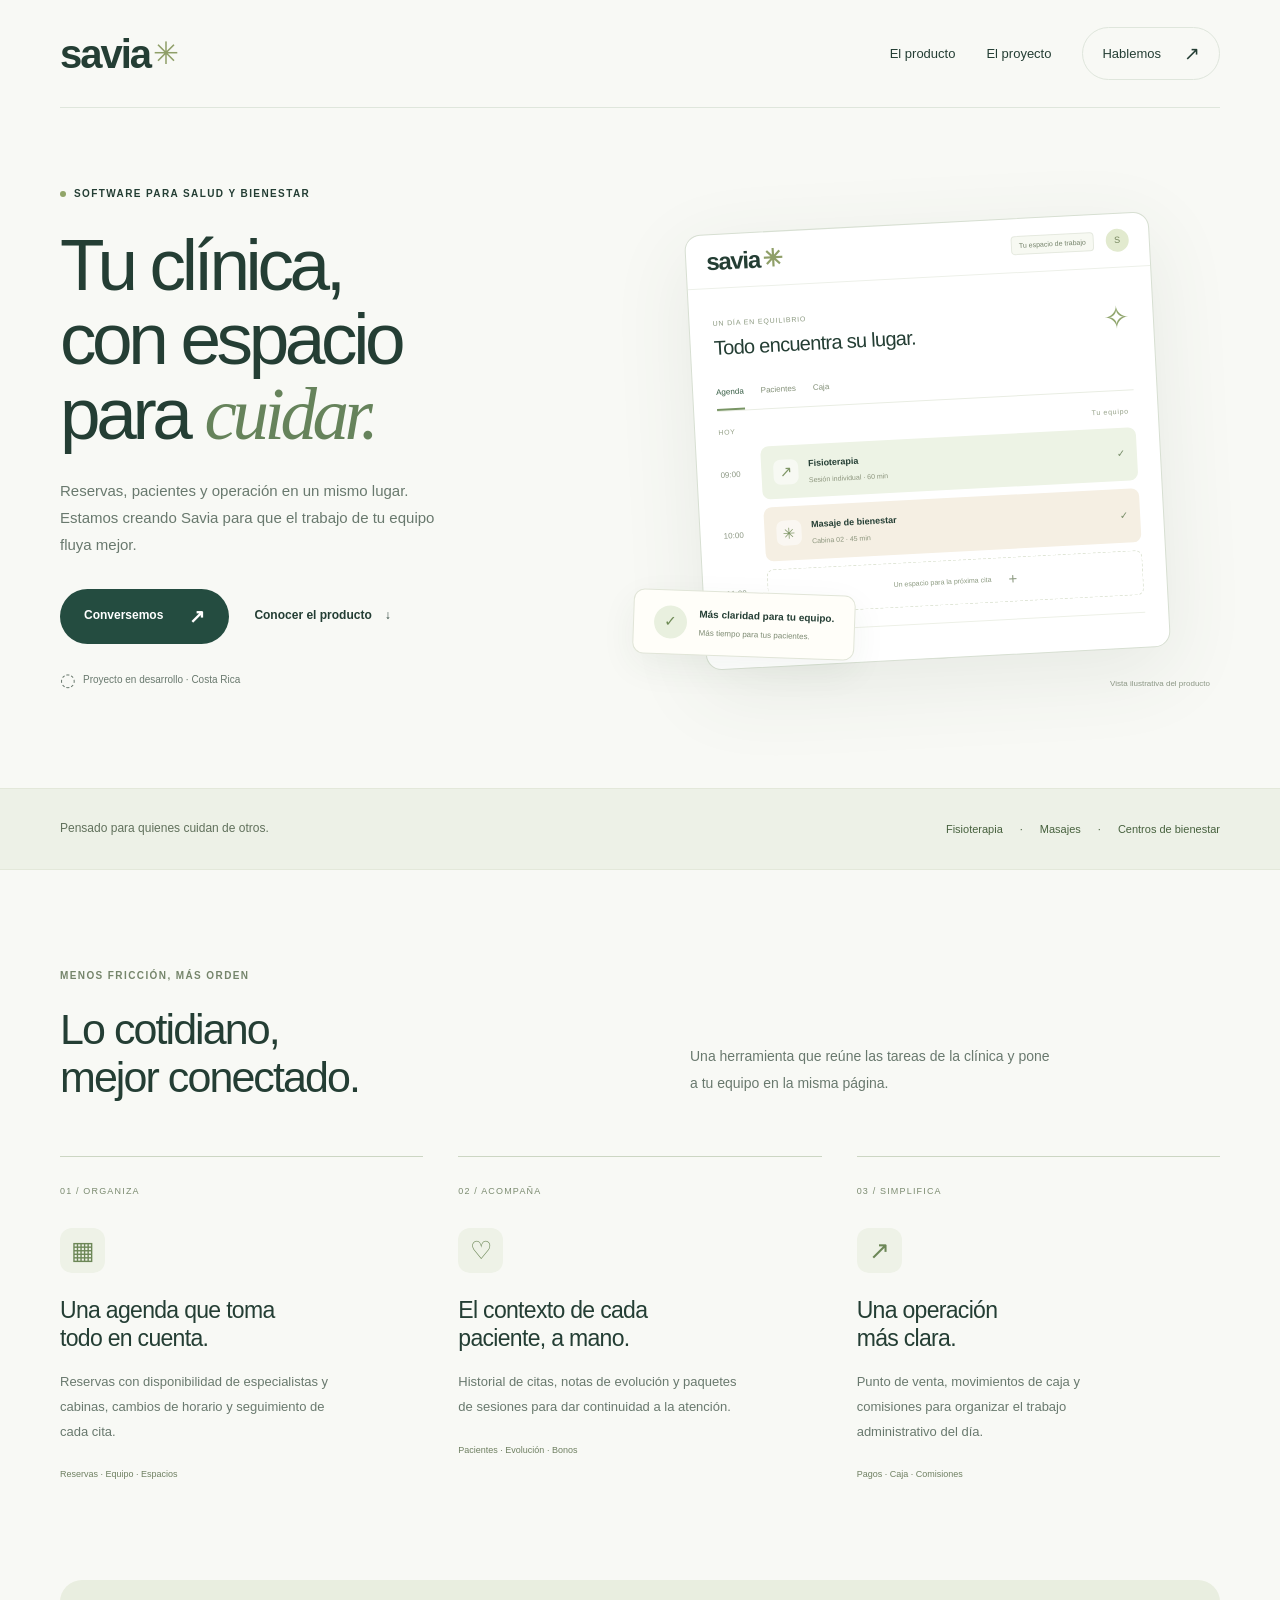
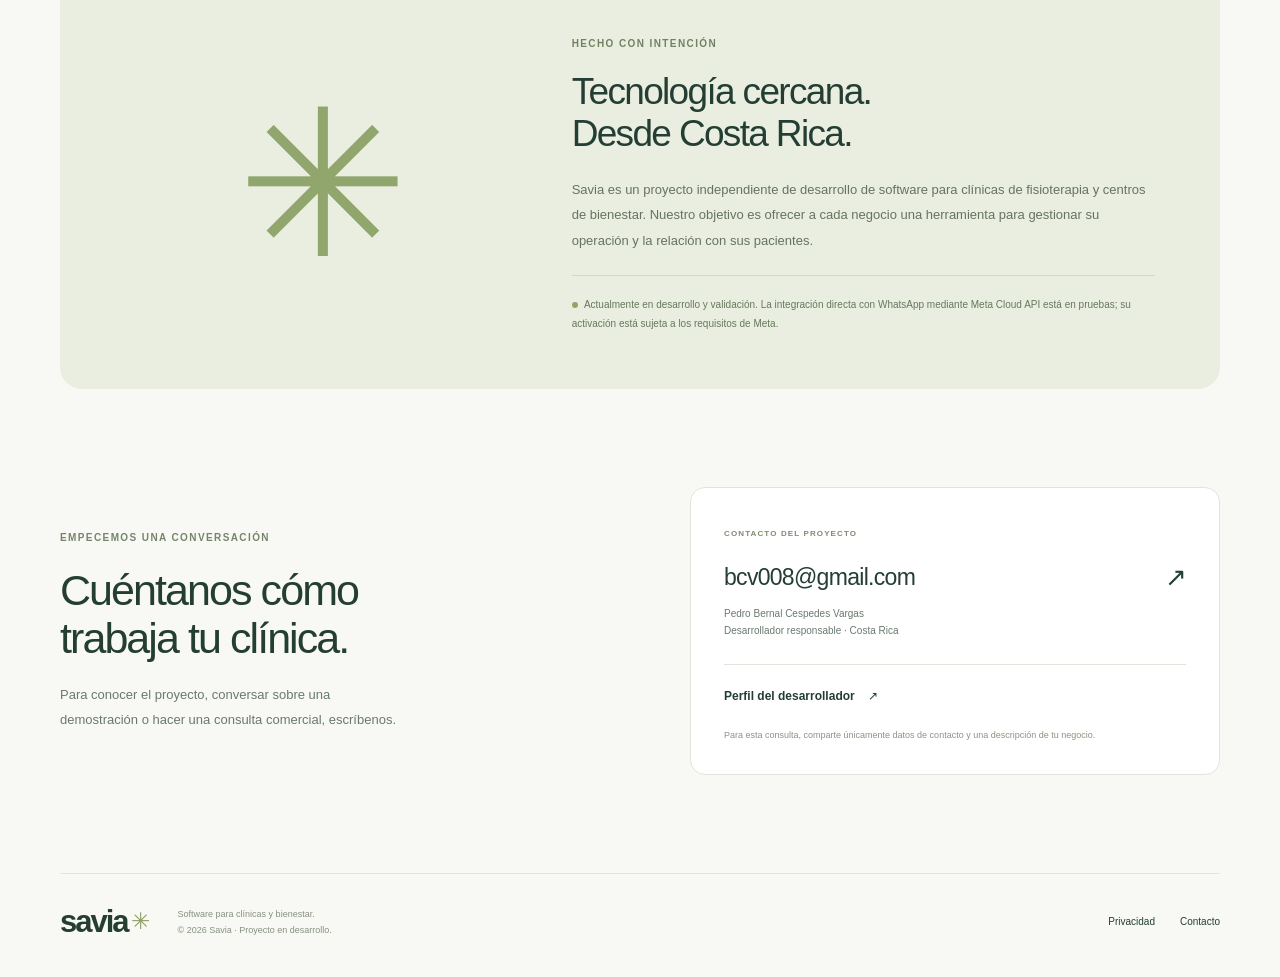
==== index.html @ 544c6126 "Add Savia software presentation website" ====
<!doctype html>
<html lang="es">
<head>
  <meta charset="utf-8">
  <meta name="viewport" content="width=device-width, initial-scale=1">
  <meta name="description" content="Savia es un proyecto de software para organizar reservas, pacientes y la operación de clínicas de fisioterapia y centros de bienestar. Desarrollado en Costa Rica.">
  <meta name="theme-color" content="#244c40">
  <meta property="og:title" content="Savia · Software para clínicas y bienestar">
  <meta property="og:description" content="Menos tareas pendientes. Más tiempo para cuidar. Conoce nuestro proyecto de software de gestión para clínicas.">
  <meta property="og:type" content="website">
  <title>Savia · Software para clínicas y bienestar</title>
  <link rel="icon" href="./favicon.svg" type="image/svg+xml">
  <link rel="stylesheet" href="./styles.css">
  <script src="./script.js" defer></script>
</head>
<body>
  <a class="skip-link" href="#contenido">Ir al contenido</a>
  <header class="site-header wrap">
    <a class="brand" href="./" aria-label="Savia, inicio">savia<span aria-hidden="true">✳</span></a>
    <nav aria-label="Navegación principal">
      <a href="#producto">El producto</a>
      <a href="#proyecto">El proyecto</a>
      <a class="nav-contact" href="#contacto">Hablemos <span aria-hidden="true">↗</span></a>
    </nav>
  </header>

  <main id="contenido">
    <section class="hero wrap" aria-labelledby="hero-title">
      <div class="hero-copy">
        <p class="eyebrow"><span class="status-dot" aria-hidden="true"></span> SOFTWARE PARA SALUD Y BIENESTAR</p>
        <h1 id="hero-title">Tu clínica,<br>con espacio<br>para <em>cuidar.</em></h1>
        <p class="hero-description">Reservas, pacientes y operación en un mismo lugar. Estamos creando Savia para que el trabajo de tu equipo fluya mejor.</p>
        <div class="hero-actions">
          <a class="button button-primary" href="mailto:bcv008@gmail.com?subject=Quiero%20conocer%20Savia">Conversemos <span aria-hidden="true">↗</span></a>
          <a class="text-link" href="#producto">Conocer el producto <span aria-hidden="true">↓</span></a>
        </div>
        <p class="development-note"><span aria-hidden="true">◌</span> Proyecto en desarrollo · Costa Rica</p>
      </div>

      <div class="hero-art" aria-label="Vista ilustrativa de la agenda de Savia. Los datos son ficticios.">
        <div class="art-orbit orbit-one" aria-hidden="true"></div>
        <div class="art-orbit orbit-two" aria-hidden="true"></div>
        <div class="dashboard-preview">
          <div class="preview-top"><span class="mini-brand">savia<span aria-hidden="true">✳</span></span><span class="preview-badge">Tu espacio de trabajo</span><span class="mini-avatar" aria-hidden="true">S</span></div>
          <div class="preview-body">
            <div class="preview-heading"><div><p>UN DÍA EN EQUILIBRIO</p><h2>Todo encuentra su lugar.</h2></div><span aria-hidden="true">✧</span></div>
            <div class="preview-tabs"><span class="active">Agenda</span><span>Pacientes</span><span>Caja</span></div>
            <div class="preview-schedule">
              <div class="schedule-label"><span>HOY</span><span>Tu equipo</span></div>
              <div class="schedule-row"><time>09:00</time><div class="preview-appointment mint"><span class="appointment-icon" aria-hidden="true">↗</span><div><strong>Fisioterapia</strong><span>Sesión individual · 60 min</span></div><span class="appointment-status" aria-hidden="true">✓</span></div></div>
              <div class="schedule-row"><time>10:00</time><div class="preview-appointment sand"><span class="appointment-icon" aria-hidden="true">✳</span><div><strong>Masaje de bienestar</strong><span>Cabina 02 · 45 min</span></div><span class="appointment-status" aria-hidden="true">✓</span></div></div>
              <div class="schedule-row"><time>11:00</time><div class="preview-free">Un espacio para la próxima cita <span aria-hidden="true">+</span></div></div>
            </div>
            <div class="preview-footer"><span class="status-dot" aria-hidden="true"></span> Agenda, equipo y cabinas, conectados.</div>
          </div>
        </div>
        <div class="floating-note"><span class="note-icon" aria-hidden="true">✓</span><div><strong>Más claridad para tu equipo.</strong><span>Más tiempo para tus pacientes.</span></div></div>
        <p class="illustration-caption">Vista ilustrativa del producto</p>
      </div>
    </section>

    <div class="purpose-strip"><div class="wrap"><p>Pensado para quienes cuidan de otros.</p><div><span>Fisioterapia</span><span aria-hidden="true">·</span><span>Masajes</span><span aria-hidden="true">·</span><span>Centros de bienestar</span></div></div></div>

    <section class="product-section wrap section-space" id="producto" aria-labelledby="product-title">
      <div class="section-heading"><p class="eyebrow">MENOS FRICCIÓN, MÁS ORDEN</p><h2 id="product-title">Lo cotidiano,<br>mejor conectado.</h2><p>Una herramienta que reúne las tareas de la clínica y pone a tu equipo en la misma página.</p></div>
      <div class="features-grid">
        <article class="feature"><span class="feature-number">01 / ORGANIZA</span><div class="feature-icon" aria-hidden="true">▦</div><h3>Una agenda que toma <br>todo en cuenta.</h3><p>Reservas con disponibilidad de especialistas y cabinas, cambios de horario y seguimiento de cada cita.</p><span class="feature-detail">Reservas · Equipo · Espacios</span></article>
        <article class="feature"><span class="feature-number">02 / ACOMPAÑA</span><div class="feature-icon" aria-hidden="true">♡</div><h3>El contexto de cada <br>paciente, a mano.</h3><p>Historial de citas, notas de evolución y paquetes de sesiones para dar continuidad a la atención.</p><span class="feature-detail">Pacientes · Evolución · Bonos</span></article>
        <article class="feature"><span class="feature-number">03 / SIMPLIFICA</span><div class="feature-icon" aria-hidden="true">↗</div><h3>Una operación <br>más clara.</h3><p>Punto de venta, movimientos de caja y comisiones para organizar el trabajo administrativo del día.</p><span class="feature-detail">Pagos · Caja · Comisiones</span></article>
      </div>
    </section>

    <section class="project-section wrap" id="proyecto" aria-labelledby="project-title">
      <div class="project-symbol" aria-hidden="true">✳</div>
      <div><p class="eyebrow">HECHO CON INTENCIÓN</p><h2 id="project-title">Tecnología cercana.<br>Desde Costa Rica.</h2><p>Savia es un proyecto independiente de desarrollo de software para clínicas de fisioterapia y centros de bienestar. Nuestro objetivo es ofrecer a cada negocio una herramienta para gestionar su operación y la relación con sus pacientes.</p><p class="project-status"><span class="status-dot" aria-hidden="true"></span> Actualmente en desarrollo y validación. La integración directa con WhatsApp mediante Meta Cloud API está en pruebas; su activación está sujeta a los requisitos de Meta.</p></div>
    </section>

    <section class="contact-section wrap section-space" id="contacto" aria-labelledby="contact-title">
      <div><p class="eyebrow">EMPECEMOS UNA CONVERSACIÓN</p><h2 id="contact-title">Cuéntanos cómo<br>trabaja tu clínica.</h2><p>Para conocer el proyecto, conversar sobre una demostración o hacer una consulta comercial, escríbenos.</p></div>
      <div class="contact-card"><span class="contact-label">CONTACTO DEL PROYECTO</span><a class="contact-email" href="mailto:bcv008@gmail.com">bcv008@gmail.com <span aria-hidden="true">↗</span></a><p>Pedro Bernal Cespedes Vargas<br>Desarrollador responsable · Costa Rica</p><span class="contact-divider"></span><a class="text-link" href="https://github.com/pedrobcv" target="_blank" rel="noopener noreferrer">Perfil del desarrollador <span aria-hidden="true">↗</span></a><small>Para esta consulta, comparte únicamente datos de contacto y una descripción de tu negocio.</small></div>
    </section>
  </main>

  <footer class="site-footer wrap"><a class="brand footer-brand" href="./" aria-label="Savia, inicio">savia<span aria-hidden="true">✳</span></a><p>Software para clínicas y bienestar.<br>© 2026 Savia · Proyecto en desarrollo.</p><div><a href="./privacidad.html">Privacidad</a><a href="mailto:bcv008@gmail.com">Contacto</a></div></footer>
</body>
</html>
---- styles.css ----
:root{--paper:#f8f9f5;--white:#fff;--ink:#243e34;--forest:#244c40;--muted:#69796e;--line:#dfe6dc;--mint:#e7eee2;--sand:#eee8da;--accent:#8f9f68;--radius:22px;--font:Inter,"Segoe UI",Arial,sans-serif}
*{box-sizing:border-box}html{scroll-behavior:smooth;scroll-padding-top:24px}body{margin:0;background:var(--paper);color:var(--ink);font:16px/1.65 var(--font);-webkit-font-smoothing:antialiased}a{color:inherit;text-decoration:none}button{font:inherit}a,button{-webkit-tap-highlight-color:transparent}a:focus-visible,button:focus-visible,summary:focus-visible{outline:3px solid #618e62;outline-offset:6px}h1,h2,h3,p{margin:0}h1,h2,h3{line-height:1.1;font-weight:500;letter-spacing:-.045em}.wrap{width:min(1160px,calc(100% - 96px));margin-inline:auto}.skip-link{position:absolute;top:-100px;left:20px;z-index:20;background:var(--forest);color:white;padding:10px 16px;border-radius:8px}.skip-link:focus{top:12px}.site-header{height:108px;display:flex;align-items:center;justify-content:space-between;border-bottom:1px solid var(--line)}.brand{display:inline-flex;align-items:center;font-size:40px;line-height:1;letter-spacing:-2px;font-weight:600}.brand>span{font-size:31px;margin-left:3px;color:var(--accent);font-weight:400;line-height:1}.site-header nav{display:flex;align-items:center;gap:31px;font-size:13px;font-weight:500}.site-header nav>a:hover,.text-link:hover,.site-footer a:hover{color:#63845b}.nav-contact{border:1px solid var(--line);border-radius:100px;padding:10px 19px;display:flex;gap:23px;align-items:center}.nav-contact>span{font-size:19px}.hero{min-height:680px;display:grid;grid-template-columns:1fr 1.08fr;align-items:center;gap:35px;padding-block:74px 88px}.eyebrow{font-size:10px;font-weight:650;letter-spacing:.14em;line-height:1.6}.hero .eyebrow{display:flex;align-items:center;gap:8px}.status-dot{display:inline-block;width:6px;height:6px;border-radius:50%;background:#91a568;flex-shrink:0}.hero h1{font-size:clamp(58px,5.7vw,79px);line-height:1.015;letter-spacing:-.06em;margin-top:26px}.hero h1 em{font-family:Georgia,"Times New Roman",serif;font-weight:400;color:#66835b}.hero-description{font-size:15px;line-height:1.8;color:var(--muted);max-width:390px;margin-top:25px}.hero-actions{display:flex;align-items:center;gap:25px;margin-top:31px}.button{display:inline-flex;align-items:center;justify-content:center;gap:26px;border:1px solid transparent;border-radius:100px;min-height:48px;padding:11px 23px;font-size:12px;font-weight:600;transition:background .18s,transform .18s}.button-primary{color:white;background:var(--forest)}.button-primary:hover{background:#38634f;transform:translateY(-2px)}.button>span{font-size:19px}.text-link{display:inline-flex;align-items:center;gap:13px;font-size:12px;font-weight:550}.development-note{display:flex;align-items:center;gap:7px;color:var(--muted);font-size:10px;margin-top:22px}.development-note>span{font-size:18px}.hero-art{position:relative;min-height:455px;display:flex;align-items:center;justify-content:center;isolation:isolate}.hero-art:before{content:"";position:absolute;width:390px;height:390px;max-width:95%;background:#e6ecdd;border-radius:50%;z-index:-2}.art-orbit{position:absolute;border:1px solid #b8c6ac88;border-radius:50%;z-index:-1}.orbit-one{width:435px;height:435px;max-width:104%;transform:rotate(-23deg)}.orbit-two{width:470px;height:360px;max-width:108%;transform:rotate(-28deg)}.dashboard-preview{width:100%;max-width:465px;background:var(--white);border:1px solid #d7dfd2;border-radius:16px;box-shadow:0 22px 80px #3b563b18;transform:rotate(-3deg);overflow:hidden}.preview-top{height:54px;display:flex;align-items:center;gap:12px;padding-inline:20px;border-bottom:1px solid #edf0e9}.mini-brand{font-size:24px;letter-spacing:-1.3px;font-weight:650}.mini-brand>span{color:var(--accent);margin-left:3px}.preview-badge{color:#75836b;font-size:7px;border:1px solid #e5e9df;background:#f7f9f2;padding:3px 7px;border-radius:4px;margin-left:auto}.mini-avatar{width:23px;height:23px;background:#e2eacf;border-radius:50%;display:grid;place-items:center;color:#74855c;font-size:9px}.preview-body{padding:24px 23px 13px}.preview-heading{display:flex;align-items:center;justify-content:space-between}.preview-heading p{font-size:7px;letter-spacing:.12em;color:#8a987f}.preview-heading h2{font-size:20px;letter-spacing:-.7px;margin-top:7px;font-weight:500}.preview-heading>span{font-size:31px;color:#91a66e}.preview-tabs{display:flex;gap:17px;border-bottom:1px solid #e9ede3;padding-top:22px;font-size:8px;color:#839078}.preview-tabs>span{padding-bottom:10px}.preview-tabs>.active{border-bottom:2px solid #799565;color:#355c43}.preview-schedule{padding-top:15px}.schedule-label{display:flex;justify-content:space-between;font-size:7px;letter-spacing:.1em;color:#94a087;margin-bottom:10px;padding-inline:0 6px}.schedule-row{display:flex;align-items:center;gap:13px;margin-top:8px}.schedule-row time{font-size:8px;color:#8d9884;min-width:28px}.preview-appointment{border-radius:8px;display:flex;align-items:center;gap:10px;padding:12px;flex:1;min-width:0}.mint{background:#edf3e5}.sand{background:#f5efe3}.appointment-icon{width:25px;height:25px;display:grid;place-items:center;background:#ffffff88;border-radius:7px;font-size:15px;color:#7f9666}.preview-appointment strong{font-size:9px;font-weight:550;display:block}.preview-appointment div>span{font-size:7px;color:#8c957d;display:block;margin-top:3px}.appointment-status{margin-left:auto;font-size:10px;color:#748a65}.preview-free{flex:1;min-height:45px;border:1px dashed #dfe5d6;border-radius:7px;font-size:7px;display:flex;align-items:center;justify-content:center;gap:17px;color:#8c9a80}.preview-free>span{font-size:15px}.preview-footer{display:flex;align-items:center;gap:5px;border-top:1px solid #edf0e7;margin-top:17px;padding-top:11px;color:#8f9b83;font-size:6.5px}.preview-footer .status-dot{width:4px;height:4px}.floating-note{position:absolute;bottom:12px;left:-3px;display:flex;gap:12px;align-items:center;background:#fffef9;border:1px solid #e1e5d8;box-shadow:0 12px 35px #304a3010;border-radius:11px;padding:15px 20px;transform:rotate(2deg)}.note-icon{width:33px;height:33px;border-radius:50%;background:#e9f0df;color:#6e8a55;display:grid;place-items:center;font-size:15px}.floating-note strong,.floating-note div>span{display:block}.floating-note strong{font-size:10px;font-weight:550}.floating-note div>span{font-size:8px;color:#7c8971;margin-top:3px}.illustration-caption{position:absolute;bottom:-22px;right:10px;color:#8c9785;font-size:8px}.purpose-strip{background:#edf1e7;border-block:1px solid #e3e8da}.purpose-strip>.wrap{min-height:80px;display:flex;align-items:center;justify-content:space-between;gap:20px;font-size:12px}.purpose-strip p{color:#61715c}.purpose-strip .wrap>div{display:flex;align-items:center;gap:17px;color:#47613e;font-size:11px}.section-space{padding-block:98px}.section-heading{display:grid;grid-template-columns:1fr 1fr;column-gap:100px}.section-heading>.eyebrow{grid-column:1/-1;margin-bottom:21px;color:#75856b}.section-heading h2,.project-section h2,.contact-section h2{font-size:43px;line-height:1.12}.section-heading>p:last-child{max-width:370px;font-size:14px;color:var(--muted);align-self:end;line-height:1.9;padding-bottom:5px}.features-grid{display:grid;grid-template-columns:repeat(3,1fr);gap:35px;margin-top:55px}.feature{border-top:1px solid #ccd6c3;padding-top:19px}.feature-number{font-size:9px;letter-spacing:.13em;color:#7b8b70}.feature-icon{font-size:25px;width:45px;height:45px;background:#eef2e7;display:grid;place-items:center;border-radius:12px;color:#6c8757;margin-block:25px 23px}.feature h3{font-size:23px;line-height:1.25;letter-spacing:-.03em}.feature>p{font-size:13px;line-height:1.9;color:var(--muted);max-width:290px;margin-top:17px}.feature-detail{display:block;font-size:9px;color:#6f8062;margin-top:23px}.project-section{background:#e9eee0;display:grid;grid-template-columns:.68fr 1fr;border-radius:var(--radius);padding:56px 65px;gap:50px;align-items:center}.project-symbol{font-size:205px;color:#91a66d;line-height:1;text-align:center;font-weight:300}.project-section .eyebrow{color:#718260;margin-bottom:19px}.project-section h2{font-size:37px}.project-section h2+p{font-size:13px;line-height:1.95;color:#66745e;margin-top:23px}.project-status{font-size:10px;line-height:1.9;color:#66795b;margin-top:22px;padding-top:19px;border-top:1px solid #d0d9c6}.project-status .status-dot{margin-right:4px}.contact-section{display:grid;grid-template-columns:1fr 1fr;gap:100px;align-items:center}.contact-section .eyebrow{color:#75856b;margin-bottom:20px}.contact-section h2+p{font-size:13px;line-height:1.9;color:var(--muted);max-width:350px;margin-top:21px}.contact-card{padding:30px 33px;background:white;border:1px solid var(--line);border-radius:15px}.contact-label{font-size:8px;font-weight:600;letter-spacing:.14em;color:#7d8c72}.contact-email{display:flex;justify-content:space-between;align-items:center;gap:15px;font-size:23px;letter-spacing:-.7px;margin-top:12px;overflow-wrap:anywhere}.contact-email:hover{color:#6b8858}.contact-email>span{font-size:26px;flex-shrink:0}.contact-card>p{font-size:10px;color:var(--muted);margin-top:7px}.contact-divider{display:block;border-top:1px solid var(--line);margin-block:25px 17px}.contact-card small{display:block;margin-top:18px;font-size:9px;color:#8a9581;line-height:1.9}.site-footer{border-top:1px solid var(--line);display:flex;align-items:center;gap:30px;padding-block:32px 39px}.footer-brand{font-size:31px}.footer-brand>span{font-size:23px}.site-footer>p{font-size:9px;line-height:1.8;color:#87917f}.site-footer>div{margin-left:auto;display:flex;gap:25px;font-size:10px}.legal-content{max-width:740px;margin-inline:auto;padding-block:70px 90px}.legal-content h1{font-size:46px;margin-block:19px 14px}.legal-content .legal-intro{font-size:16px;color:var(--muted);margin-bottom:40px}.legal-content h2{font-size:24px;letter-spacing:-.03em;margin-top:35px}.legal-content p,.legal-content ul{font-size:14px;line-height:1.9;color:var(--muted);margin-top:15px}.legal-content li+li{margin-top:8px}.legal-content p>a{text-decoration:underline;text-underline-offset:3px}.legal-back{display:inline-flex;font-size:12px;gap:8px;color:#6b7e5e;margin-bottom:15px}.legal-date{font-size:11px!important}.error-page{min-height:65vh;display:flex;flex-direction:column;align-items:flex-start;justify-content:center;gap:25px}.error-page h1{font-size:64px;max-width:650px}.error-page p{color:var(--muted)}
@media(min-width:1440px){.hero{min-height:730px}}
@media(max-width:1000px){.wrap{width:calc(100% - 64px)}.hero{gap:28px;grid-template-columns:1fr 1fr;min-height:610px;padding-block:62px 75px}.hero h1{font-size:64px}.hero-description{font-size:13px}.hero-actions{gap:18px;flex-wrap:wrap}.hero-art{min-height:410px}.hero-art:before{width:340px;height:340px}.orbit-one{width:350px;height:350px}.orbit-two{width:380px;height:300px}.preview-body{padding:20px 18px 12px}.preview-heading h2{font-size:17px}.preview-appointment{padding:10px;gap:7px}.schedule-row{gap:9px}.floating-note{left:0;bottom:0;padding:12px 15px}.section-heading,.contact-section{gap:50px}.features-grid{gap:25px}.project-section{padding:45px 40px;gap:30px}.project-symbol{font-size:160px}.project-section h2{font-size:32px}.contact-email{font-size:20px}.contact-card{padding:27px}.hero .eyebrow{font-size:8px}}
@media(max-width:720px){.wrap{width:calc(100% - 40px)}.site-header{height:82px}.brand{font-size:34px}.brand>span{font-size:26px}.site-header nav{gap:17px;font-size:10px}.nav-contact{padding:8px 12px;gap:12px}.site-header nav>a:nth-child(2){display:none}.hero{grid-template-columns:1fr;padding-block:45px 60px;gap:40px;min-height:auto}.hero h1{font-size:64px;margin-top:22px}.hero-description{font-size:14px;max-width:430px}.hero .eyebrow{font-size:9px}.hero-art{width:min(465px,100%);margin-inline:auto;min-height:420px;padding:10px 8px 25px}.hero-art:before{width:340px;height:340px;max-width:95%}.orbit-one{max-width:95%}.orbit-two{max-width:100%}.preview-heading h2{font-size:19px}.floating-note{bottom:3px;left:3px}.illustration-caption{bottom:-16px}.purpose-strip>.wrap{align-items:flex-start;flex-direction:column;padding-block:22px;gap:8px}.purpose-strip .wrap>div{gap:12px;font-size:10px}.section-space{padding-block:64px}.section-heading,.contact-section{grid-template-columns:1fr;gap:25px}.section-heading>.eyebrow{margin:0}.section-heading h2,.contact-section h2{font-size:38px}.section-heading>p:last-child{font-size:13px;max-width:440px;padding:0}.features-grid{grid-template-columns:1fr;gap:30px;margin-top:35px}.feature{position:relative;padding-left:68px;padding-top:19px}.feature-number{font-size:8px}.feature-icon{position:absolute;left:0;top:38px;width:44px;height:44px;margin:0;font-size:24px}.feature h3{font-size:23px;margin-top:15px}.feature h3>br{display:none}.feature>p{font-size:13px;max-width:100%;margin-top:12px}.feature-detail{margin-top:15px;font-size:9px}.project-section{grid-template-columns:1fr;gap:22px;padding:32px 27px}.project-symbol{font-size:86px;text-align:left}.project-section h2{font-size:33px}.project-section h2+p{font-size:12px;margin-top:19px}.project-status{font-size:10px}.contact-section{gap:30px}.contact-card{padding:27px}.contact-email{font-size:23px}.site-footer{flex-wrap:wrap;gap:20px;padding-block:27px}.site-footer>p{font-size:9px}.site-footer>div{width:100%;margin:0;padding-top:5px;gap:25px}.legal-content{padding-block:42px 60px}.legal-content h1{font-size:37px}.legal-content .legal-intro{font-size:14px}.error-page h1{font-size:44px}.hero-actions{gap:23px}}
@media(max-width:360px){.hero h1{font-size:56px}.contact-email{font-size:19px}.purpose-strip .wrap>div{gap:8px;font-size:9px}.preview-body{padding-inline:14px}.preview-top{padding-inline:14px}.preview-heading h2{font-size:16px}.hero-art{min-height:390px}.hero-art:before{width:300px;height:300px}.floating-note strong{font-size:9px}.floating-note{padding:12px}}
@media(prefers-reduced-motion:reduce){html{scroll-behavior:auto}.button{transition:none}.button-primary:hover{transform:none}}
@media(max-width:720px){.hero-art .art-orbit{display:none}}
@media(max-width:360px){.hero h1{font-size:48px}.site-header nav>a:first-child{display:none}}
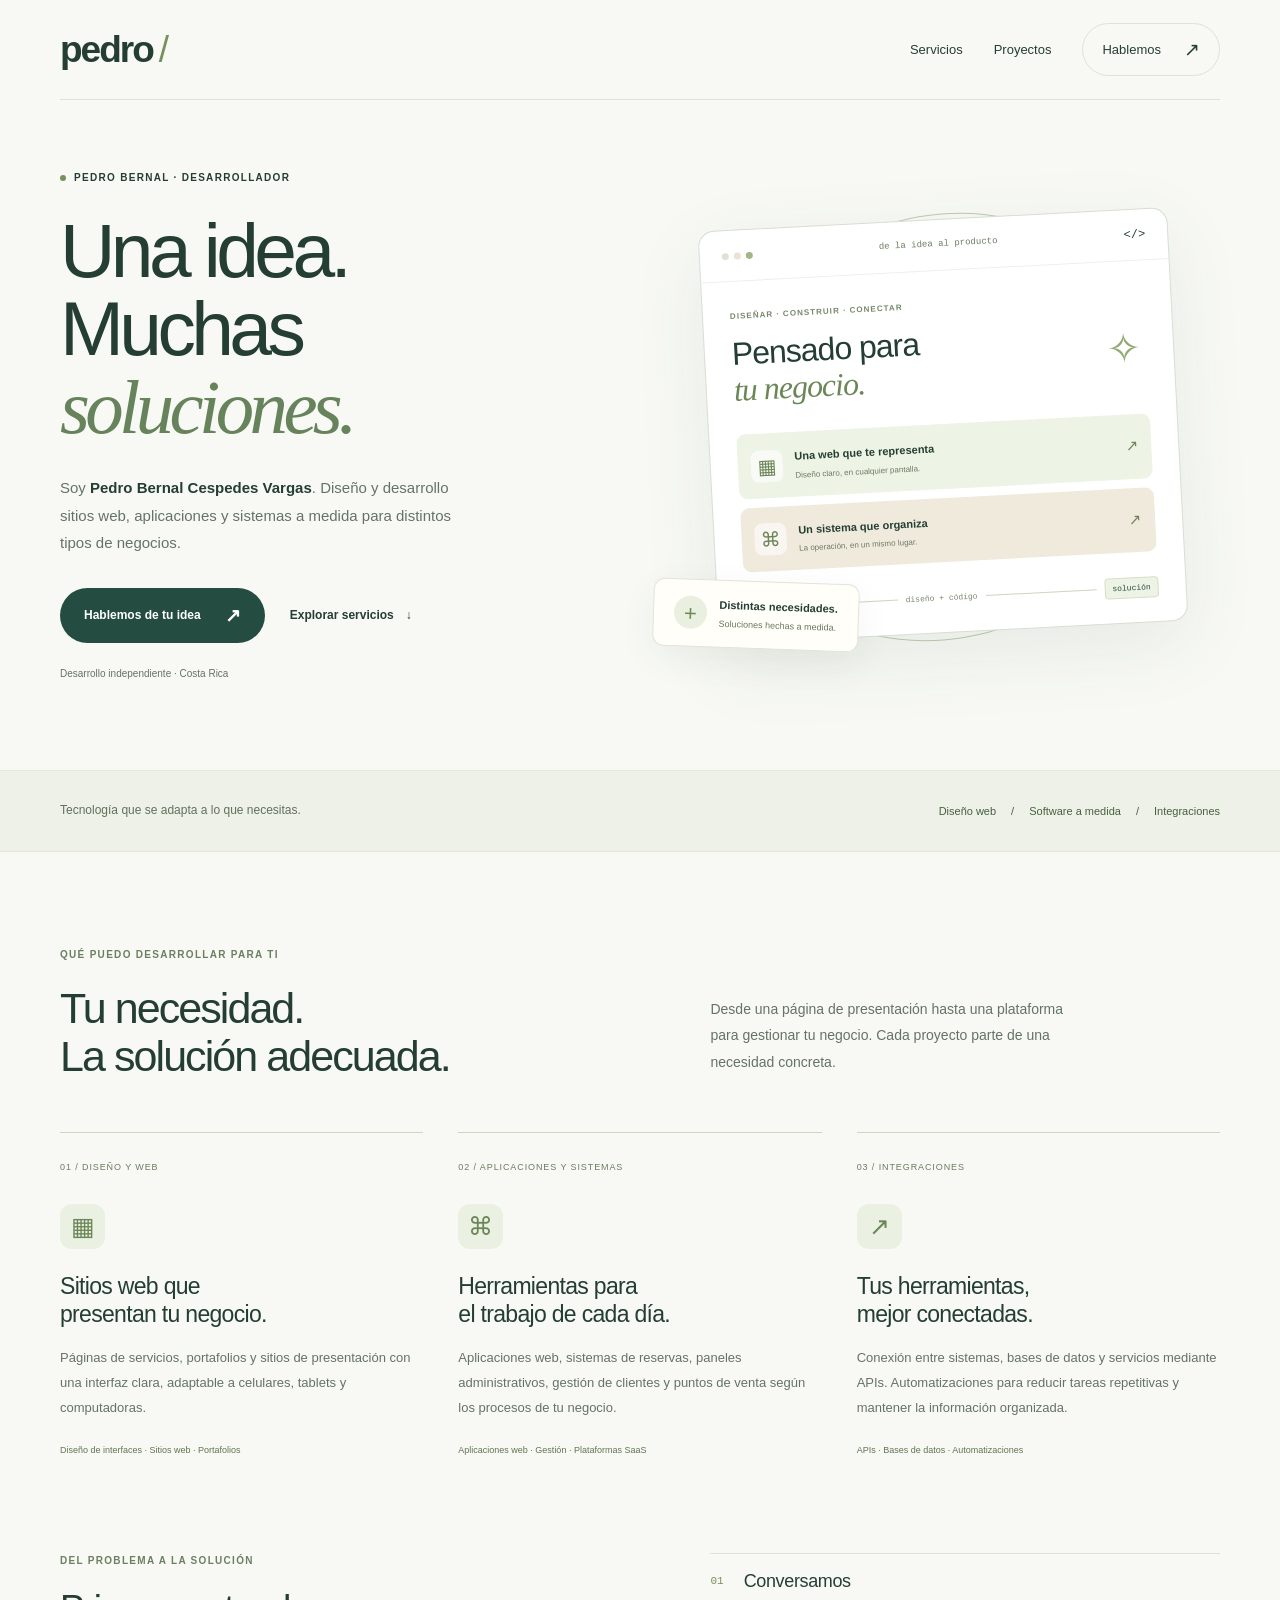
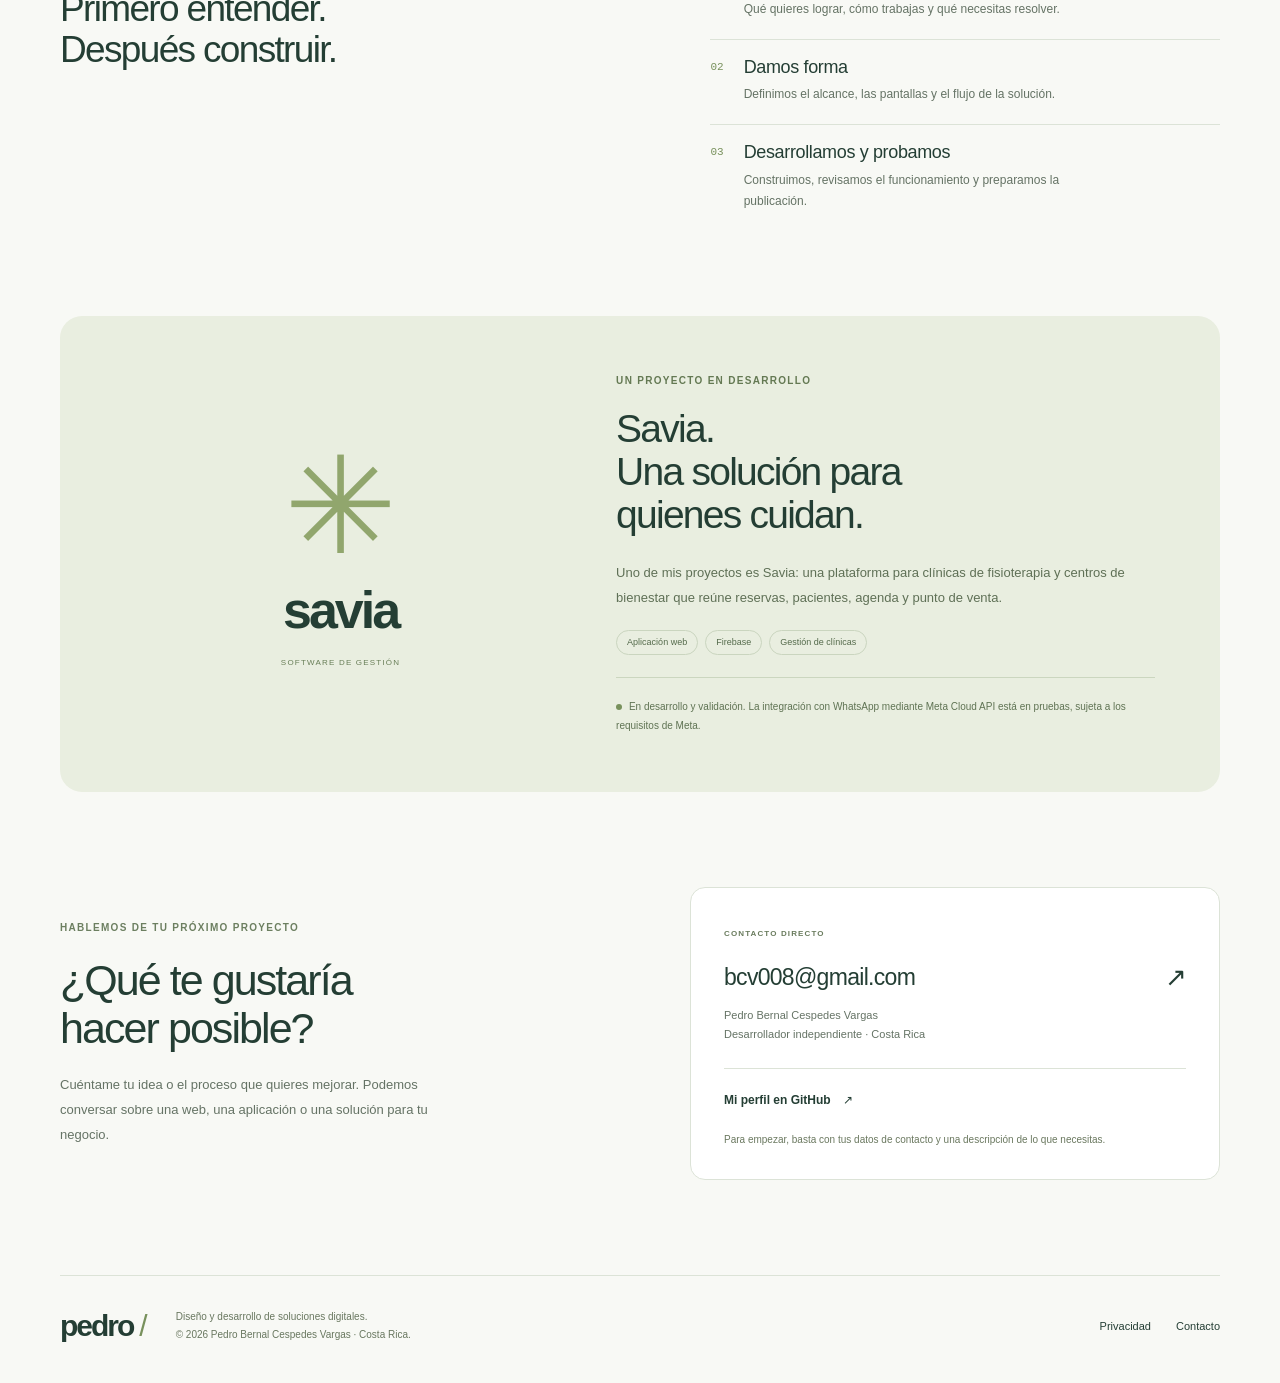
==== commit d29e4d27: "Present Pedro Bernal as a developer of digital solutions" ====
--- a/index.html
+++ b/index.html
@@ -3,12 +3,12 @@
 <head>
   <meta charset="utf-8">
   <meta name="viewport" content="width=device-width, initial-scale=1">
-  <meta name="description" content="Savia es un proyecto de software para organizar reservas, pacientes y la operación de clínicas de fisioterapia y centros de bienestar. Desarrollado en Costa Rica.">
+  <meta name="description" content="Pedro Bernal Cespedes Vargas, desarrollador en Costa Rica. Diseño y desarrollo de sitios web, aplicaciones, sistemas de gestión e integraciones a medida para distintos negocios.">
   <meta name="theme-color" content="#244c40">
-  <meta property="og:title" content="Savia · Software para clínicas y bienestar">
-  <meta property="og:description" content="Menos tareas pendientes. Más tiempo para cuidar. Conoce nuestro proyecto de software de gestión para clínicas.">
+  <meta property="og:title" content="Pedro Bernal · Diseño y desarrollo digital">
+  <meta property="og:description" content="Una idea, muchas soluciones. Sitios web, aplicaciones, sistemas e integraciones a medida para tu negocio.">
   <meta property="og:type" content="website">
-  <title>Savia · Software para clínicas y bienestar</title>
+  <title>Pedro Bernal · Diseño y desarrollo digital</title>
   <link rel="icon" href="./favicon.svg" type="image/svg+xml">
   <link rel="stylesheet" href="./styles.css">
   <script src="./script.js" defer></script>
@@ -16,10 +16,10 @@
 <body>
   <a class="skip-link" href="#contenido">Ir al contenido</a>
   <header class="site-header wrap">
-    <a class="brand" href="./" aria-label="Savia, inicio">savia<span aria-hidden="true">✳</span></a>
+    <a class="brand" href="./" aria-label="Pedro Bernal, inicio">pedro<span aria-hidden="true">/</span></a>
     <nav aria-label="Navegación principal">
-      <a href="#producto">El producto</a>
-      <a href="#proyecto">El proyecto</a>
+      <a href="#servicios">Servicios</a>
+      <a href="#proyectos">Proyectos</a>
       <a class="nav-contact" href="#contacto">Hablemos <span aria-hidden="true">↗</span></a>
     </nav>
   </header>
@@ -27,60 +27,63 @@
   <main id="contenido">
     <section class="hero wrap" aria-labelledby="hero-title">
       <div class="hero-copy">
-        <p class="eyebrow"><span class="status-dot" aria-hidden="true"></span> SOFTWARE PARA SALUD Y BIENESTAR</p>
-        <h1 id="hero-title">Tu clínica,<br>con espacio<br>para <em>cuidar.</em></h1>
-        <p class="hero-description">Reservas, pacientes y operación en un mismo lugar. Estamos creando Savia para que el trabajo de tu equipo fluya mejor.</p>
+        <p class="eyebrow"><span class="status-dot" aria-hidden="true"></span> PEDRO BERNAL · DESARROLLADOR</p>
+        <h1 id="hero-title">Una idea.<br>Muchas<br><em>soluciones.</em></h1>
+        <p class="hero-description">Soy <strong>Pedro Bernal Cespedes Vargas</strong>. Diseño y desarrollo sitios web, aplicaciones y sistemas a medida para distintos tipos de negocios.</p>
         <div class="hero-actions">
-          <a class="button button-primary" href="mailto:bcv008@gmail.com?subject=Quiero%20conocer%20Savia">Conversemos <span aria-hidden="true">↗</span></a>
-          <a class="text-link" href="#producto">Conocer el producto <span aria-hidden="true">↓</span></a>
+          <a class="button button-primary" href="mailto:bcv008@gmail.com?subject=Quiero%20desarrollar%20un%20proyecto">Hablemos de tu idea <span aria-hidden="true">↗</span></a>
+          <a class="text-link" href="#servicios">Explorar servicios <span aria-hidden="true">↓</span></a>
         </div>
-        <p class="development-note"><span aria-hidden="true">◌</span> Proyecto en desarrollo · Costa Rica</p>
+        <p class="location-note">Desarrollo independiente · Costa Rica</p>
       </div>
 
-      <div class="hero-art" aria-label="Vista ilustrativa de la agenda de Savia. Los datos son ficticios.">
-        <div class="art-orbit orbit-one" aria-hidden="true"></div>
-        <div class="art-orbit orbit-two" aria-hidden="true"></div>
-        <div class="dashboard-preview">
-          <div class="preview-top"><span class="mini-brand">savia<span aria-hidden="true">✳</span></span><span class="preview-badge">Tu espacio de trabajo</span><span class="mini-avatar" aria-hidden="true">S</span></div>
+      <div class="hero-art" role="img" aria-label="Ilustración del proceso de transformar una idea en un sitio web, una aplicación o un sistema conectado.">
+        <div class="art-orbit" aria-hidden="true"></div>
+        <div class="workspace-preview" aria-hidden="true">
+          <div class="preview-top"><span class="window-dots"><i></i><i></i><i></i></span><span>de la idea al producto</span><span class="code-mark">&lt;/&gt;</span></div>
           <div class="preview-body">
-            <div class="preview-heading"><div><p>UN DÍA EN EQUILIBRIO</p><h2>Todo encuentra su lugar.</h2></div><span aria-hidden="true">✧</span></div>
-            <div class="preview-tabs"><span class="active">Agenda</span><span>Pacientes</span><span>Caja</span></div>
-            <div class="preview-schedule">
-              <div class="schedule-label"><span>HOY</span><span>Tu equipo</span></div>
-              <div class="schedule-row"><time>09:00</time><div class="preview-appointment mint"><span class="appointment-icon" aria-hidden="true">↗</span><div><strong>Fisioterapia</strong><span>Sesión individual · 60 min</span></div><span class="appointment-status" aria-hidden="true">✓</span></div></div>
-              <div class="schedule-row"><time>10:00</time><div class="preview-appointment sand"><span class="appointment-icon" aria-hidden="true">✳</span><div><strong>Masaje de bienestar</strong><span>Cabina 02 · 45 min</span></div><span class="appointment-status" aria-hidden="true">✓</span></div></div>
-              <div class="schedule-row"><time>11:00</time><div class="preview-free">Un espacio para la próxima cita <span aria-hidden="true">+</span></div></div>
-            </div>
-            <div class="preview-footer"><span class="status-dot" aria-hidden="true"></span> Agenda, equipo y cabinas, conectados.</div>
+            <p class="eyebrow">DISEÑAR · CONSTRUIR · CONECTAR</p>
+            <div class="preview-heading">Pensado para<br><em>tu negocio.</em><span>✧</span></div>
+            <div class="solution-row"><span class="solution-icon">▦</span><div><strong>Una web que te representa</strong><span>Diseño claro, en cualquier pantalla.</span></div><span class="row-arrow">↗</span></div>
+            <div class="solution-row sand"><span class="solution-icon">⌘</span><div><strong>Un sistema que organiza</strong><span>La operación, en un mismo lugar.</span></div><span class="row-arrow">↗</span></div>
+            <div class="connection-line"><span>tu idea</span><span class="connection-path"></span><span>diseño + código</span><span class="connection-path"></span><span class="connection-end">solución</span></div>
           </div>
         </div>
-        <div class="floating-note"><span class="note-icon" aria-hidden="true">✓</span><div><strong>Más claridad para tu equipo.</strong><span>Más tiempo para tus pacientes.</span></div></div>
-        <p class="illustration-caption">Vista ilustrativa del producto</p>
+        <div class="floating-note" aria-hidden="true"><span class="note-icon">+</span><div><strong>Distintas necesidades.</strong><span>Soluciones hechas a medida.</span></div></div>
       </div>
     </section>
 
-    <div class="purpose-strip"><div class="wrap"><p>Pensado para quienes cuidan de otros.</p><div><span>Fisioterapia</span><span aria-hidden="true">·</span><span>Masajes</span><span aria-hidden="true">·</span><span>Centros de bienestar</span></div></div></div>
+    <div class="purpose-strip"><div class="wrap"><p>Tecnología que se adapta a lo que necesitas.</p><div><span>Diseño web</span><span aria-hidden="true">/</span><span>Software a medida</span><span aria-hidden="true">/</span><span>Integraciones</span></div></div></div>
 
-    <section class="product-section wrap section-space" id="producto" aria-labelledby="product-title">
-      <div class="section-heading"><p class="eyebrow">MENOS FRICCIÓN, MÁS ORDEN</p><h2 id="product-title">Lo cotidiano,<br>mejor conectado.</h2><p>Una herramienta que reúne las tareas de la clínica y pone a tu equipo en la misma página.</p></div>
+    <section class="wrap section-space" id="servicios" aria-labelledby="services-title">
+      <div class="section-heading"><p class="eyebrow">QUÉ PUEDO DESARROLLAR PARA TI</p><h2 id="services-title">Tu necesidad.<br>La solución adecuada.</h2><p>Desde una página de presentación hasta una plataforma para gestionar tu negocio. Cada proyecto parte de una necesidad concreta.</p></div>
       <div class="features-grid">
-        <article class="feature"><span class="feature-number">01 / ORGANIZA</span><div class="feature-icon" aria-hidden="true">▦</div><h3>Una agenda que toma <br>todo en cuenta.</h3><p>Reservas con disponibilidad de especialistas y cabinas, cambios de horario y seguimiento de cada cita.</p><span class="feature-detail">Reservas · Equipo · Espacios</span></article>
-        <article class="feature"><span class="feature-number">02 / ACOMPAÑA</span><div class="feature-icon" aria-hidden="true">♡</div><h3>El contexto de cada <br>paciente, a mano.</h3><p>Historial de citas, notas de evolución y paquetes de sesiones para dar continuidad a la atención.</p><span class="feature-detail">Pacientes · Evolución · Bonos</span></article>
-        <article class="feature"><span class="feature-number">03 / SIMPLIFICA</span><div class="feature-icon" aria-hidden="true">↗</div><h3>Una operación <br>más clara.</h3><p>Punto de venta, movimientos de caja y comisiones para organizar el trabajo administrativo del día.</p><span class="feature-detail">Pagos · Caja · Comisiones</span></article>
+        <article class="feature"><span class="feature-number">01 / DISEÑO Y WEB</span><div class="feature-icon" aria-hidden="true">▦</div><h3>Sitios web que<br>presentan tu negocio.</h3><p>Páginas de servicios, portafolios y sitios de presentación con una interfaz clara, adaptable a celulares, tablets y computadoras.</p><span class="feature-detail">Diseño de interfaces · Sitios web · Portafolios</span></article>
+        <article class="feature"><span class="feature-number">02 / APLICACIONES Y SISTEMAS</span><div class="feature-icon" aria-hidden="true">⌘</div><h3>Herramientas para<br>el trabajo de cada día.</h3><p>Aplicaciones web, sistemas de reservas, paneles administrativos, gestión de clientes y puntos de venta según los procesos de tu negocio.</p><span class="feature-detail">Aplicaciones web · Gestión · Plataformas SaaS</span></article>
+        <article class="feature"><span class="feature-number">03 / INTEGRACIONES</span><div class="feature-icon" aria-hidden="true">↗</div><h3>Tus herramientas,<br>mejor conectadas.</h3><p>Conexión entre sistemas, bases de datos y servicios mediante APIs. Automatizaciones para reducir tareas repetitivas y mantener la información organizada.</p><span class="feature-detail">APIs · Bases de datos · Automatizaciones</span></article>
       </div>
     </section>
 
-    <section class="project-section wrap" id="proyecto" aria-labelledby="project-title">
-      <div class="project-symbol" aria-hidden="true">✳</div>
-      <div><p class="eyebrow">HECHO CON INTENCIÓN</p><h2 id="project-title">Tecnología cercana.<br>Desde Costa Rica.</h2><p>Savia es un proyecto independiente de desarrollo de software para clínicas de fisioterapia y centros de bienestar. Nuestro objetivo es ofrecer a cada negocio una herramienta para gestionar su operación y la relación con sus pacientes.</p><p class="project-status"><span class="status-dot" aria-hidden="true"></span> Actualmente en desarrollo y validación. La integración directa con WhatsApp mediante Meta Cloud API está en pruebas; su activación está sujeta a los requisitos de Meta.</p></div>
+    <section class="process-section wrap" aria-labelledby="process-title">
+      <div><p class="eyebrow">DEL PROBLEMA A LA SOLUCIÓN</p><h2 id="process-title">Primero entender.<br>Después construir.</h2></div>
+      <ol class="process-list">
+        <li><span aria-hidden="true">01</span><div><h3>Conversamos</h3><p>Qué quieres lograr, cómo trabajas y qué necesitas resolver.</p></div></li>
+        <li><span aria-hidden="true">02</span><div><h3>Damos forma</h3><p>Definimos el alcance, las pantallas y el flujo de la solución.</p></div></li>
+        <li><span aria-hidden="true">03</span><div><h3>Desarrollamos y probamos</h3><p>Construimos, revisamos el funcionamiento y preparamos la publicación.</p></div></li>
+      </ol>
+    </section>
+
+    <section class="project-section wrap" id="proyectos" aria-labelledby="project-title">
+      <div class="project-identity" aria-hidden="true"><span class="project-symbol">✳</span><span class="project-wordmark">savia</span><span class="project-category">SOFTWARE DE GESTIÓN</span></div>
+      <div><p class="eyebrow">UN PROYECTO EN DESARROLLO</p><h2 id="project-title">Savia.<br>Una solución para<br>quienes cuidan.</h2><p>Uno de mis proyectos es Savia: una plataforma para clínicas de fisioterapia y centros de bienestar que reúne reservas, pacientes, agenda y punto de venta.</p><div class="project-tags"><span>Aplicación web</span><span>Firebase</span><span>Gestión de clínicas</span></div><p class="project-status"><span class="status-dot" aria-hidden="true"></span> En desarrollo y validación. La integración con WhatsApp mediante Meta Cloud API está en pruebas, sujeta a los requisitos de Meta.</p></div>
     </section>
 
     <section class="contact-section wrap section-space" id="contacto" aria-labelledby="contact-title">
-      <div><p class="eyebrow">EMPECEMOS UNA CONVERSACIÓN</p><h2 id="contact-title">Cuéntanos cómo<br>trabaja tu clínica.</h2><p>Para conocer el proyecto, conversar sobre una demostración o hacer una consulta comercial, escríbenos.</p></div>
-      <div class="contact-card"><span class="contact-label">CONTACTO DEL PROYECTO</span><a class="contact-email" href="mailto:bcv008@gmail.com">bcv008@gmail.com <span aria-hidden="true">↗</span></a><p>Pedro Bernal Cespedes Vargas<br>Desarrollador responsable · Costa Rica</p><span class="contact-divider"></span><a class="text-link" href="https://github.com/pedrobcv" target="_blank" rel="noopener noreferrer">Perfil del desarrollador <span aria-hidden="true">↗</span></a><small>Para esta consulta, comparte únicamente datos de contacto y una descripción de tu negocio.</small></div>
+      <div><p class="eyebrow">HABLEMOS DE TU PRÓXIMO PROYECTO</p><h2 id="contact-title">¿Qué te gustaría<br>hacer posible?</h2><p>Cuéntame tu idea o el proceso que quieres mejorar. Podemos conversar sobre una web, una aplicación o una solución para tu negocio.</p></div>
+      <div class="contact-card"><span class="contact-label">CONTACTO DIRECTO</span><a class="contact-email" href="mailto:bcv008@gmail.com?subject=Consulta%20sobre%20desarrollo">bcv008@gmail.com <span aria-hidden="true">↗</span></a><p>Pedro Bernal Cespedes Vargas<br>Desarrollador independiente · Costa Rica</p><span class="contact-divider"></span><a class="text-link" href="https://github.com/pedrobcv" target="_blank" rel="noopener noreferrer">Mi perfil en GitHub <span aria-hidden="true">↗</span></a><small>Para empezar, basta con tus datos de contacto y una descripción de lo que necesitas.</small></div>
     </section>
   </main>
 
-  <footer class="site-footer wrap"><a class="brand footer-brand" href="./" aria-label="Savia, inicio">savia<span aria-hidden="true">✳</span></a><p>Software para clínicas y bienestar.<br>© 2026 Savia · Proyecto en desarrollo.</p><div><a href="./privacidad.html">Privacidad</a><a href="mailto:bcv008@gmail.com">Contacto</a></div></footer>
+  <footer class="site-footer wrap"><a class="brand footer-brand" href="./" aria-label="Pedro Bernal, inicio">pedro<span aria-hidden="true">/</span></a><p>Diseño y desarrollo de soluciones digitales.<br>© 2026 Pedro Bernal Cespedes Vargas · Costa Rica.</p><div><a href="./privacidad.html">Privacidad</a><a href="mailto:bcv008@gmail.com">Contacto</a></div></footer>
 </body>
 </html>
--- a/styles.css
+++ b/styles.css
@@ -1,9 +1,223 @@
-:root{--paper:#f8f9f5;--white:#fff;--ink:#243e34;--forest:#244c40;--muted:#69796e;--line:#dfe6dc;--mint:#e7eee2;--sand:#eee8da;--accent:#8f9f68;--radius:22px;--font:Inter,"Segoe UI",Arial,sans-serif}
-*{box-sizing:border-box}html{scroll-behavior:smooth;scroll-padding-top:24px}body{margin:0;background:var(--paper);color:var(--ink);font:16px/1.65 var(--font);-webkit-font-smoothing:antialiased}a{color:inherit;text-decoration:none}button{font:inherit}a,button{-webkit-tap-highlight-color:transparent}a:focus-visible,button:focus-visible,summary:focus-visible{outline:3px solid #618e62;outline-offset:6px}h1,h2,h3,p{margin:0}h1,h2,h3{line-height:1.1;font-weight:500;letter-spacing:-.045em}.wrap{width:min(1160px,calc(100% - 96px));margin-inline:auto}.skip-link{position:absolute;top:-100px;left:20px;z-index:20;background:var(--forest);color:white;padding:10px 16px;border-radius:8px}.skip-link:focus{top:12px}.site-header{height:108px;display:flex;align-items:center;justify-content:space-between;border-bottom:1px solid var(--line)}.brand{display:inline-flex;align-items:center;font-size:40px;line-height:1;letter-spacing:-2px;font-weight:600}.brand>span{font-size:31px;margin-left:3px;color:var(--accent);font-weight:400;line-height:1}.site-header nav{display:flex;align-items:center;gap:31px;font-size:13px;font-weight:500}.site-header nav>a:hover,.text-link:hover,.site-footer a:hover{color:#63845b}.nav-contact{border:1px solid var(--line);border-radius:100px;padding:10px 19px;display:flex;gap:23px;align-items:center}.nav-contact>span{font-size:19px}.hero{min-height:680px;display:grid;grid-template-columns:1fr 1.08fr;align-items:center;gap:35px;padding-block:74px 88px}.eyebrow{font-size:10px;font-weight:650;letter-spacing:.14em;line-height:1.6}.hero .eyebrow{display:flex;align-items:center;gap:8px}.status-dot{display:inline-block;width:6px;height:6px;border-radius:50%;background:#91a568;flex-shrink:0}.hero h1{font-size:clamp(58px,5.7vw,79px);line-height:1.015;letter-spacing:-.06em;margin-top:26px}.hero h1 em{font-family:Georgia,"Times New Roman",serif;font-weight:400;color:#66835b}.hero-description{font-size:15px;line-height:1.8;color:var(--muted);max-width:390px;margin-top:25px}.hero-actions{display:flex;align-items:center;gap:25px;margin-top:31px}.button{display:inline-flex;align-items:center;justify-content:center;gap:26px;border:1px solid transparent;border-radius:100px;min-height:48px;padding:11px 23px;font-size:12px;font-weight:600;transition:background .18s,transform .18s}.button-primary{color:white;background:var(--forest)}.button-primary:hover{background:#38634f;transform:translateY(-2px)}.button>span{font-size:19px}.text-link{display:inline-flex;align-items:center;gap:13px;font-size:12px;font-weight:550}.development-note{display:flex;align-items:center;gap:7px;color:var(--muted);font-size:10px;margin-top:22px}.development-note>span{font-size:18px}.hero-art{position:relative;min-height:455px;display:flex;align-items:center;justify-content:center;isolation:isolate}.hero-art:before{content:"";position:absolute;width:390px;height:390px;max-width:95%;background:#e6ecdd;border-radius:50%;z-index:-2}.art-orbit{position:absolute;border:1px solid #b8c6ac88;border-radius:50%;z-index:-1}.orbit-one{width:435px;height:435px;max-width:104%;transform:rotate(-23deg)}.orbit-two{width:470px;height:360px;max-width:108%;transform:rotate(-28deg)}.dashboard-preview{width:100%;max-width:465px;background:var(--white);border:1px solid #d7dfd2;border-radius:16px;box-shadow:0 22px 80px #3b563b18;transform:rotate(-3deg);overflow:hidden}.preview-top{height:54px;display:flex;align-items:center;gap:12px;padding-inline:20px;border-bottom:1px solid #edf0e9}.mini-brand{font-size:24px;letter-spacing:-1.3px;font-weight:650}.mini-brand>span{color:var(--accent);margin-left:3px}.preview-badge{color:#75836b;font-size:7px;border:1px solid #e5e9df;background:#f7f9f2;padding:3px 7px;border-radius:4px;margin-left:auto}.mini-avatar{width:23px;height:23px;background:#e2eacf;border-radius:50%;display:grid;place-items:center;color:#74855c;font-size:9px}.preview-body{padding:24px 23px 13px}.preview-heading{display:flex;align-items:center;justify-content:space-between}.preview-heading p{font-size:7px;letter-spacing:.12em;color:#8a987f}.preview-heading h2{font-size:20px;letter-spacing:-.7px;margin-top:7px;font-weight:500}.preview-heading>span{font-size:31px;color:#91a66e}.preview-tabs{display:flex;gap:17px;border-bottom:1px solid #e9ede3;padding-top:22px;font-size:8px;color:#839078}.preview-tabs>span{padding-bottom:10px}.preview-tabs>.active{border-bottom:2px solid #799565;color:#355c43}.preview-schedule{padding-top:15px}.schedule-label{display:flex;justify-content:space-between;font-size:7px;letter-spacing:.1em;color:#94a087;margin-bottom:10px;padding-inline:0 6px}.schedule-row{display:flex;align-items:center;gap:13px;margin-top:8px}.schedule-row time{font-size:8px;color:#8d9884;min-width:28px}.preview-appointment{border-radius:8px;display:flex;align-items:center;gap:10px;padding:12px;flex:1;min-width:0}.mint{background:#edf3e5}.sand{background:#f5efe3}.appointment-icon{width:25px;height:25px;display:grid;place-items:center;background:#ffffff88;border-radius:7px;font-size:15px;color:#7f9666}.preview-appointment strong{font-size:9px;font-weight:550;display:block}.preview-appointment div>span{font-size:7px;color:#8c957d;display:block;margin-top:3px}.appointment-status{margin-left:auto;font-size:10px;color:#748a65}.preview-free{flex:1;min-height:45px;border:1px dashed #dfe5d6;border-radius:7px;font-size:7px;display:flex;align-items:center;justify-content:center;gap:17px;color:#8c9a80}.preview-free>span{font-size:15px}.preview-footer{display:flex;align-items:center;gap:5px;border-top:1px solid #edf0e7;margin-top:17px;padding-top:11px;color:#8f9b83;font-size:6.5px}.preview-footer .status-dot{width:4px;height:4px}.floating-note{position:absolute;bottom:12px;left:-3px;display:flex;gap:12px;align-items:center;background:#fffef9;border:1px solid #e1e5d8;box-shadow:0 12px 35px #304a3010;border-radius:11px;padding:15px 20px;transform:rotate(2deg)}.note-icon{width:33px;height:33px;border-radius:50%;background:#e9f0df;color:#6e8a55;display:grid;place-items:center;font-size:15px}.floating-note strong,.floating-note div>span{display:block}.floating-note strong{font-size:10px;font-weight:550}.floating-note div>span{font-size:8px;color:#7c8971;margin-top:3px}.illustration-caption{position:absolute;bottom:-22px;right:10px;color:#8c9785;font-size:8px}.purpose-strip{background:#edf1e7;border-block:1px solid #e3e8da}.purpose-strip>.wrap{min-height:80px;display:flex;align-items:center;justify-content:space-between;gap:20px;font-size:12px}.purpose-strip p{color:#61715c}.purpose-strip .wrap>div{display:flex;align-items:center;gap:17px;color:#47613e;font-size:11px}.section-space{padding-block:98px}.section-heading{display:grid;grid-template-columns:1fr 1fr;column-gap:100px}.section-heading>.eyebrow{grid-column:1/-1;margin-bottom:21px;color:#75856b}.section-heading h2,.project-section h2,.contact-section h2{font-size:43px;line-height:1.12}.section-heading>p:last-child{max-width:370px;font-size:14px;color:var(--muted);align-self:end;line-height:1.9;padding-bottom:5px}.features-grid{display:grid;grid-template-columns:repeat(3,1fr);gap:35px;margin-top:55px}.feature{border-top:1px solid #ccd6c3;padding-top:19px}.feature-number{font-size:9px;letter-spacing:.13em;color:#7b8b70}.feature-icon{font-size:25px;width:45px;height:45px;background:#eef2e7;display:grid;place-items:center;border-radius:12px;color:#6c8757;margin-block:25px 23px}.feature h3{font-size:23px;line-height:1.25;letter-spacing:-.03em}.feature>p{font-size:13px;line-height:1.9;color:var(--muted);max-width:290px;margin-top:17px}.feature-detail{display:block;font-size:9px;color:#6f8062;margin-top:23px}.project-section{background:#e9eee0;display:grid;grid-template-columns:.68fr 1fr;border-radius:var(--radius);padding:56px 65px;gap:50px;align-items:center}.project-symbol{font-size:205px;color:#91a66d;line-height:1;text-align:center;font-weight:300}.project-section .eyebrow{color:#718260;margin-bottom:19px}.project-section h2{font-size:37px}.project-section h2+p{font-size:13px;line-height:1.95;color:#66745e;margin-top:23px}.project-status{font-size:10px;line-height:1.9;color:#66795b;margin-top:22px;padding-top:19px;border-top:1px solid #d0d9c6}.project-status .status-dot{margin-right:4px}.contact-section{display:grid;grid-template-columns:1fr 1fr;gap:100px;align-items:center}.contact-section .eyebrow{color:#75856b;margin-bottom:20px}.contact-section h2+p{font-size:13px;line-height:1.9;color:var(--muted);max-width:350px;margin-top:21px}.contact-card{padding:30px 33px;background:white;border:1px solid var(--line);border-radius:15px}.contact-label{font-size:8px;font-weight:600;letter-spacing:.14em;color:#7d8c72}.contact-email{display:flex;justify-content:space-between;align-items:center;gap:15px;font-size:23px;letter-spacing:-.7px;margin-top:12px;overflow-wrap:anywhere}.contact-email:hover{color:#6b8858}.contact-email>span{font-size:26px;flex-shrink:0}.contact-card>p{font-size:10px;color:var(--muted);margin-top:7px}.contact-divider{display:block;border-top:1px solid var(--line);margin-block:25px 17px}.contact-card small{display:block;margin-top:18px;font-size:9px;color:#8a9581;line-height:1.9}.site-footer{border-top:1px solid var(--line);display:flex;align-items:center;gap:30px;padding-block:32px 39px}.footer-brand{font-size:31px}.footer-brand>span{font-size:23px}.site-footer>p{font-size:9px;line-height:1.8;color:#87917f}.site-footer>div{margin-left:auto;display:flex;gap:25px;font-size:10px}.legal-content{max-width:740px;margin-inline:auto;padding-block:70px 90px}.legal-content h1{font-size:46px;margin-block:19px 14px}.legal-content .legal-intro{font-size:16px;color:var(--muted);margin-bottom:40px}.legal-content h2{font-size:24px;letter-spacing:-.03em;margin-top:35px}.legal-content p,.legal-content ul{font-size:14px;line-height:1.9;color:var(--muted);margin-top:15px}.legal-content li+li{margin-top:8px}.legal-content p>a{text-decoration:underline;text-underline-offset:3px}.legal-back{display:inline-flex;font-size:12px;gap:8px;color:#6b7e5e;margin-bottom:15px}.legal-date{font-size:11px!important}.error-page{min-height:65vh;display:flex;flex-direction:column;align-items:flex-start;justify-content:center;gap:25px}.error-page h1{font-size:64px;max-width:650px}.error-page p{color:var(--muted)}
-@media(min-width:1440px){.hero{min-height:730px}}
-@media(max-width:1000px){.wrap{width:calc(100% - 64px)}.hero{gap:28px;grid-template-columns:1fr 1fr;min-height:610px;padding-block:62px 75px}.hero h1{font-size:64px}.hero-description{font-size:13px}.hero-actions{gap:18px;flex-wrap:wrap}.hero-art{min-height:410px}.hero-art:before{width:340px;height:340px}.orbit-one{width:350px;height:350px}.orbit-two{width:380px;height:300px}.preview-body{padding:20px 18px 12px}.preview-heading h2{font-size:17px}.preview-appointment{padding:10px;gap:7px}.schedule-row{gap:9px}.floating-note{left:0;bottom:0;padding:12px 15px}.section-heading,.contact-section{gap:50px}.features-grid{gap:25px}.project-section{padding:45px 40px;gap:30px}.project-symbol{font-size:160px}.project-section h2{font-size:32px}.contact-email{font-size:20px}.contact-card{padding:27px}.hero .eyebrow{font-size:8px}}
-@media(max-width:720px){.wrap{width:calc(100% - 40px)}.site-header{height:82px}.brand{font-size:34px}.brand>span{font-size:26px}.site-header nav{gap:17px;font-size:10px}.nav-contact{padding:8px 12px;gap:12px}.site-header nav>a:nth-child(2){display:none}.hero{grid-template-columns:1fr;padding-block:45px 60px;gap:40px;min-height:auto}.hero h1{font-size:64px;margin-top:22px}.hero-description{font-size:14px;max-width:430px}.hero .eyebrow{font-size:9px}.hero-art{width:min(465px,100%);margin-inline:auto;min-height:420px;padding:10px 8px 25px}.hero-art:before{width:340px;height:340px;max-width:95%}.orbit-one{max-width:95%}.orbit-two{max-width:100%}.preview-heading h2{font-size:19px}.floating-note{bottom:3px;left:3px}.illustration-caption{bottom:-16px}.purpose-strip>.wrap{align-items:flex-start;flex-direction:column;padding-block:22px;gap:8px}.purpose-strip .wrap>div{gap:12px;font-size:10px}.section-space{padding-block:64px}.section-heading,.contact-section{grid-template-columns:1fr;gap:25px}.section-heading>.eyebrow{margin:0}.section-heading h2,.contact-section h2{font-size:38px}.section-heading>p:last-child{font-size:13px;max-width:440px;padding:0}.features-grid{grid-template-columns:1fr;gap:30px;margin-top:35px}.feature{position:relative;padding-left:68px;padding-top:19px}.feature-number{font-size:8px}.feature-icon{position:absolute;left:0;top:38px;width:44px;height:44px;margin:0;font-size:24px}.feature h3{font-size:23px;margin-top:15px}.feature h3>br{display:none}.feature>p{font-size:13px;max-width:100%;margin-top:12px}.feature-detail{margin-top:15px;font-size:9px}.project-section{grid-template-columns:1fr;gap:22px;padding:32px 27px}.project-symbol{font-size:86px;text-align:left}.project-section h2{font-size:33px}.project-section h2+p{font-size:12px;margin-top:19px}.project-status{font-size:10px}.contact-section{gap:30px}.contact-card{padding:27px}.contact-email{font-size:23px}.site-footer{flex-wrap:wrap;gap:20px;padding-block:27px}.site-footer>p{font-size:9px}.site-footer>div{width:100%;margin:0;padding-top:5px;gap:25px}.legal-content{padding-block:42px 60px}.legal-content h1{font-size:37px}.legal-content .legal-intro{font-size:14px}.error-page h1{font-size:44px}.hero-actions{gap:23px}}
-@media(max-width:360px){.hero h1{font-size:56px}.contact-email{font-size:19px}.purpose-strip .wrap>div{gap:8px;font-size:9px}.preview-body{padding-inline:14px}.preview-top{padding-inline:14px}.preview-heading h2{font-size:16px}.hero-art{min-height:390px}.hero-art:before{width:300px;height:300px}.floating-note strong{font-size:9px}.floating-note{padding:12px}}
-@media(prefers-reduced-motion:reduce){html{scroll-behavior:auto}.button{transition:none}.button-primary:hover{transform:none}}
-@media(max-width:720px){.hero-art .art-orbit{display:none}}
-@media(max-width:360px){.hero h1{font-size:48px}.site-header nav>a:first-child{display:none}}
+:root {
+  --paper: #f8f9f5; --white: #fff; --ink: #243e34; --forest: #244c40;
+  --muted: #657365; --line: #dce3d7; --mint: #e7eee2; --sand: #f0eadd;
+  --accent: #78915c; --font: "Segoe UI", Arial, sans-serif;
+}
+* { box-sizing: border-box; }
+html { scroll-behavior: smooth; scroll-padding-top: 24px; }
+body { margin: 0; background: var(--paper); color: var(--ink); font: 16px/1.65 var(--font); -webkit-font-smoothing: antialiased; }
+a { color: inherit; text-decoration: none; -webkit-tap-highlight-color: transparent; }
+a:focus-visible { outline: 3px solid #618e62; outline-offset: 6px; }
+h1, h2, h3, p { margin: 0; }
+h1, h2, h3 { line-height: 1.1; font-weight: 500; letter-spacing: -.045em; }
+.wrap { width: min(1160px, calc(100% - 96px)); margin-inline: auto; }
+.skip-link { position: absolute; top: -100px; left: 20px; z-index: 20; padding: 10px 16px; border-radius: 8px; background: var(--forest); color: white; }
+.skip-link:focus { top: 12px; }
+.site-header { height: 100px; display: flex; align-items: center; justify-content: space-between; border-bottom: 1px solid var(--line); }
+.brand { display: inline-flex; align-items: center; font-size: 37px; line-height: 1; letter-spacing: -2px; font-weight: 650; }
+.brand > span { margin-left: 6px; color: var(--accent); font-weight: 400; }
+.site-header nav { display: flex; align-items: center; gap: 31px; font-size: 13px; font-weight: 500; }
+.site-header nav a:hover, .text-link:hover, .site-footer a:hover { color: #58764c; }
+.nav-contact { display: flex; gap: 23px; align-items: center; border: 1px solid var(--line); border-radius: 100px; padding: 10px 19px; }
+.nav-contact > span { font-size: 19px; }
+.hero { min-height: 670px; display: grid; grid-template-columns: 1fr 1fr; align-items: center; gap: 50px; padding-block: 68px 85px; }
+.eyebrow { font-size: 10px; font-weight: 650; letter-spacing: .13em; line-height: 1.6; }
+.hero .eyebrow { display: flex; align-items: center; gap: 8px; }
+.status-dot { display: inline-block; width: 6px; height: 6px; border-radius: 50%; background: var(--accent); flex-shrink: 0; }
+.hero h1 { font-size: clamp(61px, 6vw, 82px); line-height: 1.015; letter-spacing: -.06em; margin-top: 26px; }
+.hero h1 em { font-family: Georgia, "Times New Roman", serif; font-weight: 400; color: #66835b; }
+.hero-description { font-size: 15px; line-height: 1.85; color: var(--muted); max-width: 420px; margin-top: 27px; }
+.hero-description strong { color: var(--ink); font-weight: 550; }
+.hero-actions { display: flex; align-items: center; gap: 25px; margin-top: 31px; }
+.button { display: inline-flex; align-items: center; justify-content: center; gap: 24px; border: 1px solid transparent; border-radius: 100px; min-height: 48px; padding: 11px 23px; font-size: 12px; font-weight: 600; transition: background .18s, transform .18s; }
+.button-primary { color: white; background: var(--forest); }
+.button-primary:hover { background: #38634f; transform: translateY(-2px); }
+.button > span { font-size: 19px; }
+.text-link { display: inline-flex; align-items: center; gap: 12px; font-size: 12px; font-weight: 550; }
+.location-note { color: var(--muted); font-size: 10px; margin-top: 23px; }
+.hero-art { position: relative; min-width: 0; min-height: 440px; display: flex; align-items: center; justify-content: center; isolation: isolate; }
+.hero-art:before { content: ""; position: absolute; width: 390px; height: 390px; max-width: 95%; background: #e5ecdc; border-radius: 50%; z-index: -2; }
+.art-orbit { position: absolute; width: 465px; height: 420px; max-width: 102%; border: 1px solid #bdcbb0; border-radius: 50%; transform: rotate(-25deg); z-index: -1; }
+.workspace-preview { width: 100%; max-width: 470px; background: var(--white); border: 1px solid #d7dfd2; border-radius: 16px; box-shadow: 0 22px 75px #3b563b16; transform: rotate(-3deg); overflow: hidden; }
+.preview-top { min-height: 51px; display: flex; align-items: center; gap: 12px; padding-inline: 22px; border-bottom: 1px solid #edf0e9; font: 9px/1.5 Consolas, monospace; color: #6c7d62; }
+.window-dots { display: flex; gap: 5px; margin-right: auto; }
+.window-dots i { width: 7px; height: 7px; border-radius: 50%; background: #dce4d1; }
+.window-dots i:nth-child(2) { background: #ebe2d3; }
+.window-dots i:nth-child(3) { background: #a2b687; }
+.code-mark { color: var(--ink); margin-left: auto; font-size: 12px; }
+.preview-body { padding: 29px 27px 24px; }
+.preview-body > .eyebrow { font-size: 8px; color: #76886b; }
+.preview-heading { position: relative; font-size: 32px; line-height: 1.12; letter-spacing: -1px; margin-block: 13px 27px; }
+.preview-heading em { font-family: Georgia, serif; font-weight: 400; color: #6b8757; }
+.preview-heading > span { position: absolute; top: 9px; right: 6px; font-size: 42px; color: #94a870; }
+.solution-row { display: flex; align-items: center; gap: 12px; border-radius: 9px; padding: 15px 13px; margin-top: 9px; background: #edf3e5; }
+.solution-row.sand { background: var(--sand); }
+.solution-icon { display: grid; place-items: center; width: 32px; height: 32px; background: #ffffff9c; border-radius: 8px; font-size: 20px; color: #6d8558; flex-shrink: 0; }
+.solution-row strong { display: block; font-size: 11px; font-weight: 550; }
+.solution-row div > span { display: block; font-size: 8px; color: #6d7a62; margin-top: 3px; }
+.row-arrow { margin-left: auto; color: #6d8558; font-size: 15px; }
+.connection-line { display: flex; align-items: center; gap: 8px; margin-top: 25px; font: 8px/1.4 Consolas, monospace; color: #79876b; white-space: nowrap; }
+.connection-path { flex: 1; height: 1px; min-width: 7px; background: #cbd6bf; }
+.connection-end { color: var(--forest); background: #edf3e5; border: 1px solid #d4e0c5; border-radius: 4px; padding: 4px 7px; }
+.floating-note { position: absolute; bottom: -2px; left: -12px; display: flex; gap: 12px; align-items: center; background: #fffef9; border: 1px solid #e1e5d8; box-shadow: 0 12px 35px #304a3010; border-radius: 11px; padding: 15px 20px; transform: rotate(2deg); }
+.note-icon { width: 33px; height: 33px; border-radius: 50%; background: #e9f0df; color: #6e8a55; display: grid; place-items: center; font-size: 22px; }
+.floating-note strong, .floating-note div > span { display: block; }
+.floating-note strong { font-size: 11px; font-weight: 550; }
+.floating-note div > span { font-size: 9px; color: #69785e; margin-top: 3px; }
+.purpose-strip { background: #edf1e7; border-block: 1px solid #e3e8da; }
+.purpose-strip > .wrap { min-height: 80px; display: flex; align-items: center; justify-content: space-between; gap: 20px; font-size: 12px; }
+.purpose-strip p { color: #61715c; }
+.purpose-strip .wrap > div { display: flex; flex-wrap: wrap; align-items: center; gap: 15px; color: #47613e; font-size: 11px; }
+.section-space { padding-block: 95px; }
+.section-heading { display: grid; grid-template-columns: 1.1fr 1fr; column-gap: 90px; }
+.section-heading > .eyebrow { grid-column: 1/-1; margin-bottom: 21px; color: #6c7f60; }
+.section-heading h2, .contact-section h2 { font-size: 43px; line-height: 1.12; }
+.section-heading > p:last-child { max-width: 370px; font-size: 14px; color: var(--muted); align-self: end; line-height: 1.9; padding-bottom: 5px; }
+.features-grid { display: grid; grid-template-columns: repeat(3, 1fr); gap: 35px; margin-top: 52px; }
+.feature { border-top: 1px solid #ccd6c3; padding-top: 19px; }
+.feature-number { font-size: 9px; letter-spacing: .1em; color: #6a7b60; }
+.feature-icon { width: 45px; height: 45px; font-size: 25px; background: #eaf0e2; display: grid; place-items: center; border-radius: 12px; color: #6c8757; margin-block: 25px 23px; }
+.feature h3 { font-size: 23px; line-height: 1.25; letter-spacing: -.03em; }
+.feature > p { font-size: 13px; line-height: 1.9; color: var(--muted); margin-top: 17px; }
+.feature-detail { display: block; font-size: 9px; color: #607552; margin-top: 23px; }
+.process-section { display: grid; grid-template-columns: 1.1fr 1fr; gap: 90px; padding-block: 0 85px; }
+.process-section .eyebrow { color: #6c7f60; margin-bottom: 20px; }
+.process-section h2 { font-size: 37px; }
+.process-list { margin: 0; padding: 0; list-style: none; }
+.process-list li { display: flex; align-items: flex-start; gap: 20px; padding-block: 18px; border-top: 1px solid var(--line); }
+.process-list li > span { font: 11px/1.8 Consolas, monospace; color: #78915c; }
+.process-list h3 { font-size: 18px; letter-spacing: -.02em; }
+.process-list p { color: var(--muted); font-size: 12px; line-height: 1.8; margin-top: 7px; max-width: 340px; }
+.project-section { background: #e9eee0; display: grid; grid-template-columns: .8fr 1fr; border-radius: 22px; padding: 57px 65px; gap: 60px; align-items: center; }
+.project-identity { display: flex; flex-direction: column; align-items: center; }
+.project-symbol { font-size: 135px; color: #91a66d; line-height: 1; font-weight: 300; }
+.project-wordmark { margin-top: 5px; font-size: 52px; line-height: 1.2; letter-spacing: -3px; font-weight: 600; }
+.project-category { margin-top: 15px; font-size: 8px; color: #687e57; letter-spacing: .15em; }
+.project-section .eyebrow { color: #647953; margin-bottom: 19px; }
+.project-section h2 { font-size: 39px; }
+.project-section h2 + p { font-size: 13px; line-height: 1.95; color: #5f7056; margin-top: 23px; }
+.project-tags { display: flex; flex-wrap: wrap; gap: 7px; margin-top: 20px; }
+.project-tags span { border: 1px solid #cad5bf; border-radius: 50px; padding: 4px 10px; color: #556b4c; font-size: 9px; }
+.project-status { font-size: 10px; line-height: 1.9; color: #5f7353; margin-top: 22px; padding-top: 19px; border-top: 1px solid #cbd6bf; }
+.project-status .status-dot { margin-right: 4px; }
+.contact-section { display: grid; grid-template-columns: 1fr 1fr; gap: 100px; align-items: center; }
+.contact-section .eyebrow { color: #6c7f60; margin-bottom: 20px; }
+.contact-section h2 + p { font-size: 13px; line-height: 1.9; color: var(--muted); max-width: 370px; margin-top: 21px; }
+.contact-card { padding: 30px 33px; background: white; border: 1px solid var(--line); border-radius: 15px; min-width: 0; }
+.contact-label { font-size: 8px; font-weight: 600; letter-spacing: .14em; color: #6a7c5e; }
+.contact-email { display: flex; justify-content: space-between; align-items: center; gap: 15px; font-size: 23px; letter-spacing: -.7px; margin-top: 12px; overflow-wrap: anywhere; }
+.contact-email:hover { color: #6b8858; }
+.contact-email > span { font-size: 26px; flex-shrink: 0; }
+.contact-card > p { font-size: 11px; color: var(--muted); margin-top: 7px; }
+.contact-divider { display: block; border-top: 1px solid var(--line); margin-block: 25px 17px; }
+.contact-card small { display: block; margin-top: 18px; font-size: 10px; color: #6a785f; line-height: 1.9; }
+.site-footer { border-top: 1px solid var(--line); display: flex; align-items: center; gap: 30px; padding-block: 32px 39px; }
+.footer-brand { font-size: 30px; }
+.site-footer > p { font-size: 10px; line-height: 1.8; color: #68775f; }
+.site-footer > div { margin-left: auto; display: flex; gap: 25px; font-size: 11px; }
+.legal-content { max-width: 740px; margin-inline: auto; padding-block: 70px 90px; }
+.legal-content h1 { font-size: 46px; margin-block: 19px 14px; }
+.legal-content .legal-intro { font-size: 16px; color: var(--muted); margin-bottom: 40px; }
+.legal-content h2 { font-size: 24px; letter-spacing: -.03em; margin-top: 35px; }
+.legal-content p { font-size: 14px; line-height: 1.9; color: var(--muted); margin-top: 15px; }
+.legal-content p > a { text-decoration: underline; text-underline-offset: 3px; }
+.legal-back { display: inline-flex; font-size: 12px; gap: 8px; color: #607451; margin-bottom: 15px; }
+.legal-date { font-size: 11px !important; }
+.error-page { min-height: 65vh; display: flex; flex-direction: column; align-items: flex-start; justify-content: center; gap: 25px; }
+.error-page h1 { font-size: 64px; max-width: 650px; }
+.error-page p { color: var(--muted); }
+
+@media (max-width: 1000px) {
+  .wrap { width: calc(100% - 64px); }
+  .hero { gap: 30px; min-height: 610px; padding-block: 60px 75px; }
+  .hero h1 { font-size: 64px; }
+  .hero-description { font-size: 13px; }
+  .hero-actions { gap: 20px; flex-wrap: wrap; }
+  .hero-art { min-height: 410px; }
+  .preview-body { padding: 24px 20px; }
+  .preview-heading { font-size: 29px; }
+  .solution-row { padding: 12px 10px; gap: 9px; }
+  .solution-row strong { font-size: 10px; }
+  .solution-row div > span { font-size: 7px; }
+  .floating-note { left: 0; bottom: -10px; padding: 12px 15px; }
+  .section-heading, .process-section, .contact-section { gap: 45px; }
+  .features-grid { gap: 25px; }
+  .project-section { padding: 45px 40px; gap: 30px; }
+  .contact-email { font-size: 21px; }
+  .contact-card { padding: 27px; }
+  .hero .eyebrow { font-size: 8px; }
+}
+@media (max-width: 720px) {
+  .wrap { width: calc(100% - 40px); }
+  .site-header { height: 82px; }
+  .brand { font-size: 33px; }
+  .site-header nav { gap: 18px; font-size: 11px; }
+  .nav-contact { padding: 8px 12px; gap: 12px; }
+  .site-header nav > a:nth-child(2) { display: none; }
+  .hero { grid-template-columns: 1fr; padding-block: 42px 65px; gap: 45px; min-height: auto; }
+  .hero h1 { font-size: clamp(52px, 13.5vw, 70px); margin-top: 22px; }
+  .hero-description { font-size: 14px; max-width: 430px; }
+  .hero .eyebrow { font-size: 9px; }
+  .hero-art { width: min(465px, 100%); margin-inline: auto; min-height: 440px; padding: 10px 8px 25px; }
+  .hero-art:before { width: 340px; height: 340px; }
+  .art-orbit { display: none; }
+  .workspace-preview { transform: rotate(-2deg); }
+  .preview-heading { font-size: 31px; }
+  .solution-row strong { font-size: 11px; }
+  .solution-row div > span { font-size: 8px; }
+  .floating-note { bottom: -5px; left: 3px; }
+  .purpose-strip > .wrap { align-items: flex-start; flex-direction: column; padding-block: 22px; gap: 8px; }
+  .purpose-strip .wrap > div { gap: 10px; font-size: 10px; }
+  .section-space { padding-block: 64px; }
+  .section-heading, .process-section, .contact-section { grid-template-columns: 1fr; gap: 25px; }
+  .section-heading > .eyebrow { margin: 0; }
+  .section-heading h2, .contact-section h2 { font-size: 36px; }
+  .section-heading > p:last-child { font-size: 13px; max-width: 440px; padding: 0; }
+  .features-grid { grid-template-columns: 1fr; gap: 30px; margin-top: 35px; }
+  .feature { position: relative; padding-left: 62px; padding-top: 19px; }
+  .feature-number { font-size: 8px; }
+  .feature-icon { position: absolute; left: 0; top: 38px; width: 42px; height: 42px; margin: 0; }
+  .feature h3 { font-size: 23px; margin-top: 15px; }
+  .feature > p { font-size: 13px; margin-top: 12px; }
+  .feature-detail { margin-top: 15px; font-size: 9px; }
+  .process-section { padding-bottom: 60px; gap: 30px; }
+  .process-section h2 { font-size: 34px; }
+  .project-section { grid-template-columns: 1fr; gap: 30px; padding: 35px 27px; }
+  .project-identity { align-items: flex-start; }
+  .project-symbol { font-size: 70px; }
+  .project-wordmark { font-size: 41px; }
+  .project-category { margin-top: 10px; }
+  .project-section h2 { font-size: 35px; }
+  .project-section h2 + p { font-size: 13px; margin-top: 19px; }
+  .contact-section { gap: 30px; }
+  .contact-card { padding: 26px; }
+  .contact-email { font-size: 23px; }
+  .site-footer { flex-wrap: wrap; gap: 20px; padding-block: 27px; }
+  .site-footer > p { font-size: 9px; }
+  .site-footer > div { width: 100%; margin: 0; padding-top: 5px; }
+  .legal-content { padding-block: 42px 60px; }
+  .legal-content h1 { font-size: 37px; }
+  .legal-content .legal-intro { font-size: 14px; }
+  .error-page h1 { font-size: 44px; }
+}
+@media (max-width: 360px) {
+  .site-header nav > a:first-child { display: none; }
+  .hero h1 { font-size: 46px; }
+  .hero .eyebrow { font-size: 8px; }
+  .hero-art { min-height: 405px; }
+  .preview-top { padding-inline: 15px; font-size: 8px; }
+  .preview-body { padding: 22px 15px; }
+  .preview-heading { font-size: 28px; }
+  .solution-row strong { font-size: 9px; }
+  .solution-row div > span { font-size: 7px; }
+  .solution-icon { width: 25px; height: 27px; }
+  .connection-line { gap: 5px; font-size: 7px; }
+  .contact-card { padding: 22px; }
+  .contact-email { font-size: 20px; }
+  .section-heading h2 { font-size: 32px; }
+}
+@media (prefers-reduced-motion: reduce) {
+  html { scroll-behavior: auto; }
+  .button { transition: none; }
+  .button-primary:hover { transform: none; }
+}
